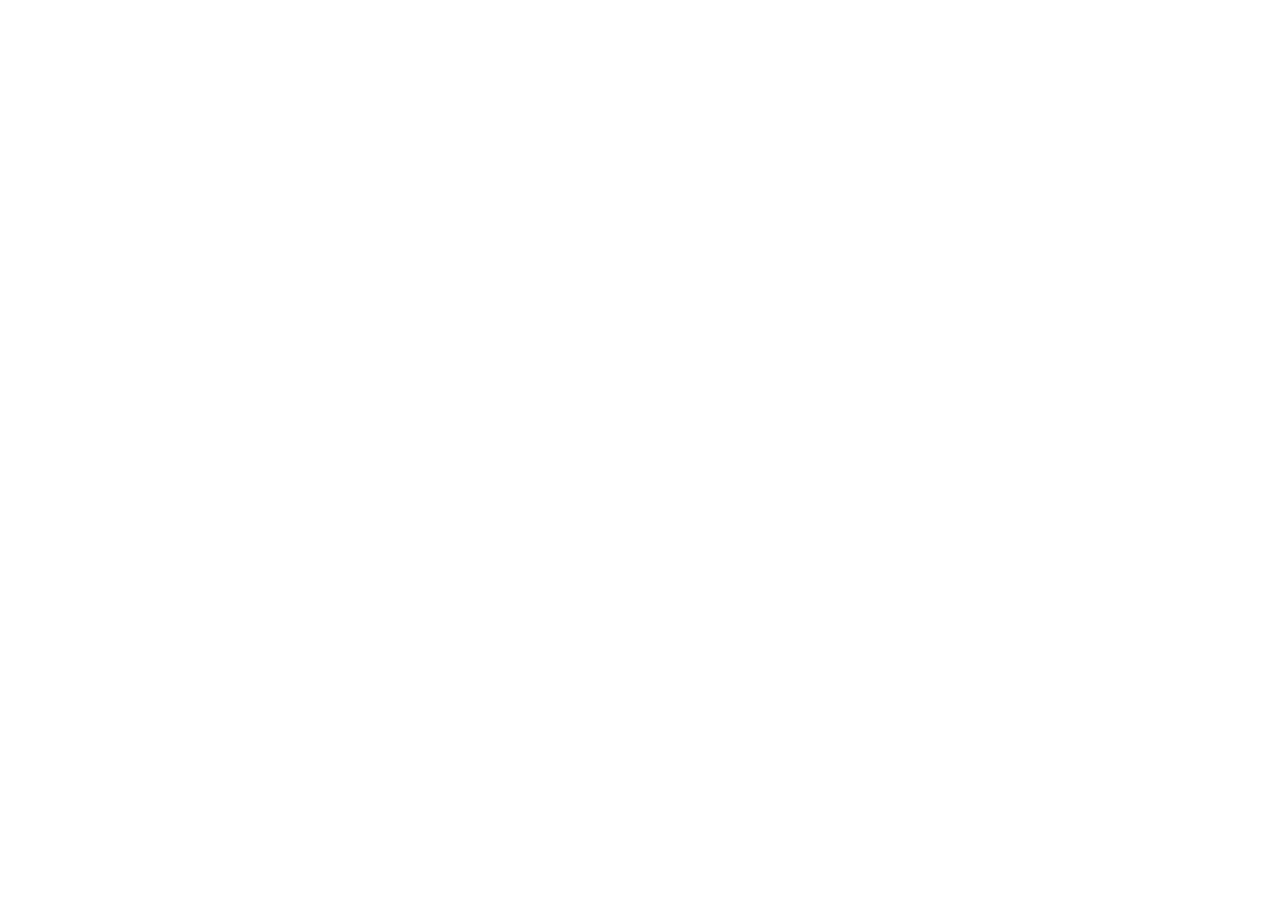
==== index.html @ 83d8c54f "index" ====
<!DOCTYPE html>
<html lang="en">
<head>
    <meta charset="UTF-8">
    <meta name="viewport" content="width=device-width, initial-scale=1.0">
    <title>Portfolio</title>
</head>
<body>
    
</body>
</html>
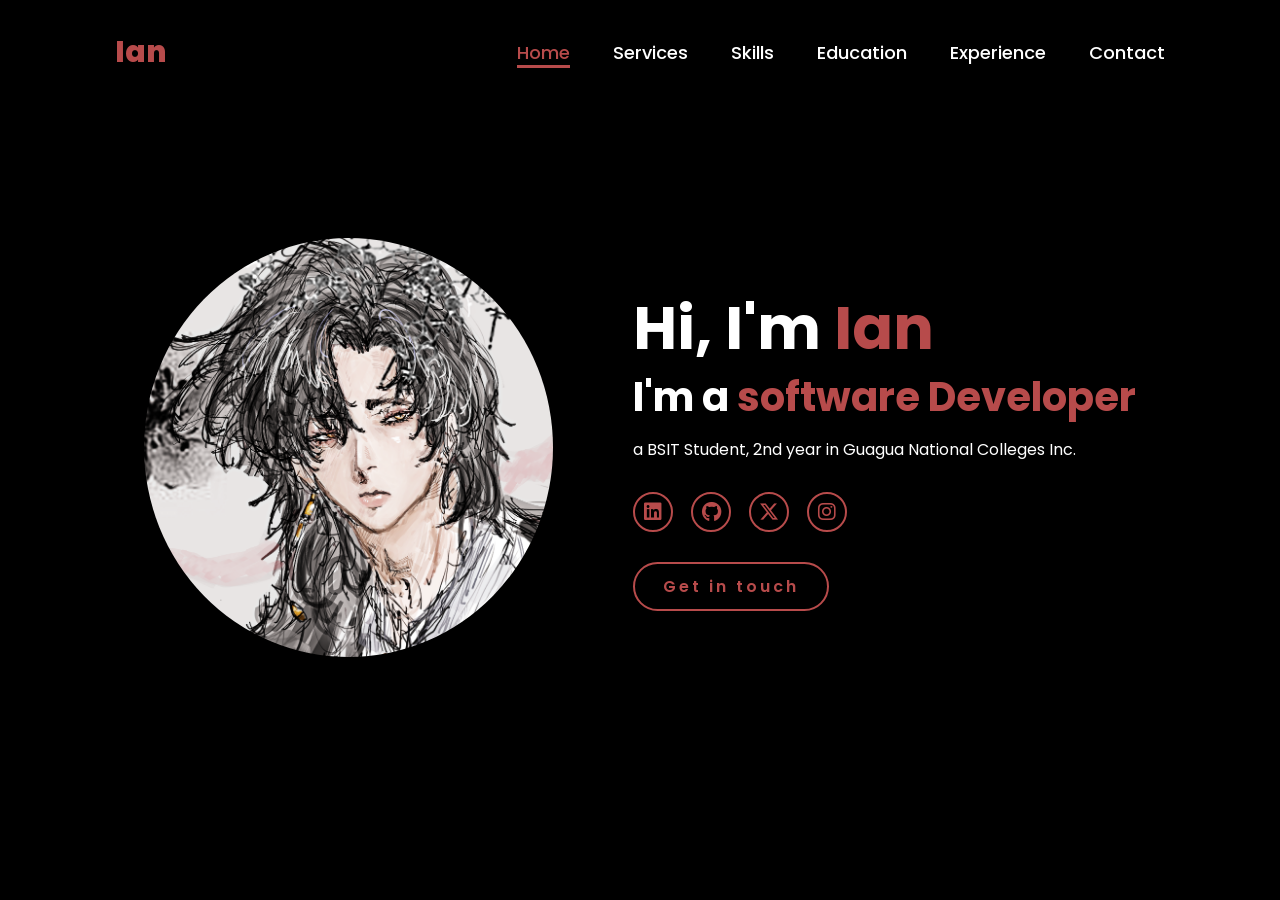
==== commit e9ba5e0a: "deleted home.html" ====
--- a/index.html
+++ b/index.html
@@ -1,11 +1,42 @@
 <!DOCTYPE html>
 <html lang="en">
+    
 <head>
     <meta charset="UTF-8">
     <meta name="viewport" content="width=device-width, initial-scale=1.0">
-    <title>Portfolio</title>
+    <link rel="stylesheet" href="https://cdnjs.cloudflare.com/ajax/libs/font-awesome/6.5.2/css/all.min.css">
+    <link rel="stylesheet" href="style.css">
+    <title>Portfolio Website</title>
 </head>
 <body>
-    
+    <header>
+        <a href="#" class="logo">Ian</a>
+
+        <nav>
+            <a href="#" class="active"> Home</a>
+            <a href="#" >Services</a>
+            <a href="#" >Skills</a>
+            <a href="#" >Education</a>
+            <a href="#" >Experience</a>
+            <a href="#" >Contact</a>
+        </nav>
+    </header>
+    <section class="home">
+        <div class="home-img">
+            <img src="main.jpg" alt="">
+        </div>
+        <div class="home-content">
+            <h1>Hi, I'm <span>Ian</span></h1>
+            <h3 class="typing-text">I'm a <span></span></h3>
+            <p>a BSIT Student, 2nd year in Guagua National Colleges Inc.</p>
+            <div class="social-icons">
+                <a href="#"><i class="fa-brands fa-linkedin"></i></a>
+                <a href="#"><i class="fa-brands fa-github"></i></a>
+                <a href="#"><i class="fa-brands fa-x-twitter"></i></a>
+                <a href="#"><i class="fa-brands fa-instagram"></i></a>
+            </div>
+            <a href="#" class="btn">Get in touch</a>
+        </div>
+    </section>
 </body>
 </html>
--- a/style.css
+++ b/style.css
@@ -0,0 +1,269 @@
+@import url('https://fonts.googleapis.com/css2?family=Poppins:wght@100;200;300;400;500;600&display=swap');
+
+*{
+    margin: 0;
+    padding: 0;
+    box-sizing: border-box;
+    text-decoration: none;
+    border: none;
+    outline: none;
+    font-family: 'Poppins', sans-serif;
+}
+
+html{
+    font-size: 62.5%;
+}
+
+body{
+    width: 100%;
+    height: 100vh;
+    overflow-x: hidden;
+    background-color: black;
+    color: white;
+}
+
+header{
+    margin-top: 20px;
+    position: fixed;
+    top: 0;
+    left: 0;
+    width: 100%;
+    padding: 1rem 9%;
+    background-color: transparent;
+    filter: drop-shadow(10px);
+    display: flex;
+    justify-content: space-between;
+    align-items: center;
+    z-index: 100;
+}
+
+.logo{
+    font-size: 3rem;
+    color: #b74b4b;
+    font-weight: 800;
+    cursor: pointer;
+    transition: 0.5s ease;
+}
+
+.logo:hover{
+    transform: scale(1.1);
+}
+
+nav a{
+    font-size: 1.8rem;
+    color: white;
+    margin-left: 4rem;
+    font-weight: 500;
+    transition: 0.3s ease;
+    border-bottom: 3px solid transparent;
+}
+
+nav a:hover,
+nav a.active{
+    color: #b74b4b;
+    border-bottom: 3px solid #b74b4b;
+}
+
+@media(max-width:995px){
+    nav{
+        position: absolute;
+        display: none;
+        top: 0;
+        right: 0;
+        width: 40%;
+        border-left: 3px solid #b74b4b;
+        border-bottom: 3px solid #b74b4b;
+        border-bottom-left-radius: 2rem;
+        padding: 1rem solid;
+        background-color: #161616;
+        border-top: 0.1rem solid rgba(0,0,0,0.1);
+    }
+
+    nav.active{
+        display: block;
+    }
+
+    nav a{
+        display: block;
+        font-size: 2rem;
+        margin: 3rem 0;
+    }
+
+    nav a:hover,
+    nav a.active{
+        padding: 1rem;
+        border-radius: 0.5rem;
+        border-bottom: 0.5rem solid #b74b4b;
+    }
+}
+
+section{
+    min-height: 100vh;
+    padding: 5rem 9% 5rem;
+}
+
+.home{
+    display: flex;
+    justify-content: center;
+    align-items: center;
+    gap: 8rem;
+    background-color: black;
+}
+
+.home .home-content h1{
+    font-size: 6rem;
+    font-weight: 700;
+    line-height: 1.3;
+}
+
+span{
+    color: #b74b4b;
+}
+
+.home-content h3{
+    font-size: 4rem;
+    margin-bottom: 1rem;
+    font-weight: 700;
+}
+
+.home-content p{
+    font-size: 1.6rem;
+}
+
+.home-img{
+    border-radius: 50%;
+}
+
+.home-img img{
+    position: relative;
+    width: 32vw;
+    border-radius: 50%;
+    box-shadow: 0 0 25px solid #b74b4b;
+    cursor: pointer;
+    transition: 0.2s linear;
+}
+
+.home-img img:hover{
+    font-size: 1.8rem;
+    font-weight: 500;
+}
+
+.social-icons a{
+    display: inline-flex;
+    justify-content: center;
+    align-items: center;
+    width: 4rem;
+    height: 4rem;
+    background-color: transparent;
+    border: 0.2rem solid #b74b4b;
+    font-size: 2rem;
+    border-radius: 50%;
+    margin: 3rem 1.5rem 3rem 0;
+    transition: 0.3s ease;
+    color: #b74b4b;
+}
+
+.social-icons a:hover{
+    color: black;
+    transform: scale(1.3) translateY(-5px);
+    background-color: #b74b4b;
+    box-shadow: 0  0 25px #b74b4b;
+}
+
+.btn{
+    display: inline-block;
+    padding: 1rem 2.8rem;
+    background-color: black;
+    border-radius: 4rem;
+    font-size: 1.6rem;
+    color: #b74b4b;
+    letter-spacing: 0.3rem;
+    font-weight: 600;
+    border: 2px solid #b74b4b;
+    transition: 0.3s ease;
+    cursor: pointer;
+}
+
+.btn:hover{
+    transform: scale3d(1.03);
+    background-color: #b74b4b;
+    color: black;
+    box-shadow: 0 0 25px #b74b4b;
+}
+
+.typing-text{
+    font-size: 34px;
+    font-weight: 600;
+    min-width: 280px;
+}
+
+.typing-text span{
+    position: relative;
+}
+
+.typing-text span::before{
+    content: "software Developer";
+    color: #b74b4b;
+    animation: words 20s infinite;
+}
+
+.typing-text span::after{
+    content: "";
+    background-color: black;
+    position: absolute;
+    width: calc(100% + 8px);
+    height: 100%;
+    border-left: 3px solid black;
+    right: -8;
+    animation: cursor 0.6s infinite;
+}
+
+@keyframes cursor{
+    to{
+        border-left: 3px solid #b74b4b;
+    }
+}
+
+@keyframes words{
+    0%, 20%{
+        content: "Web Developer";
+    }
+    21%, 40%{
+        content: "Developer";
+    }
+    41%, 60%{
+        content: "Web Designer";
+    }
+    61%, 80%{
+        content: "Youtuber";
+    }
+    81%, 100%{
+        content: "Script Writer";
+    }
+}
+
+@media (max-width: 1000px){
+    .home{
+        gap: 4rem;
+    }
+}
+
+@media(max-width:995px){
+    .home{
+        flex-direction: column;
+        margin: 5rem 4rem;
+    }
+
+    .home .home-content h3{
+        font-size: 2.5rem;
+    }
+
+    .home-content h1{
+        font-size: 5rem;
+    }
+
+    .home-img img{
+        width: 70vw;
+        margin-top: 4rem;
+    }
+}
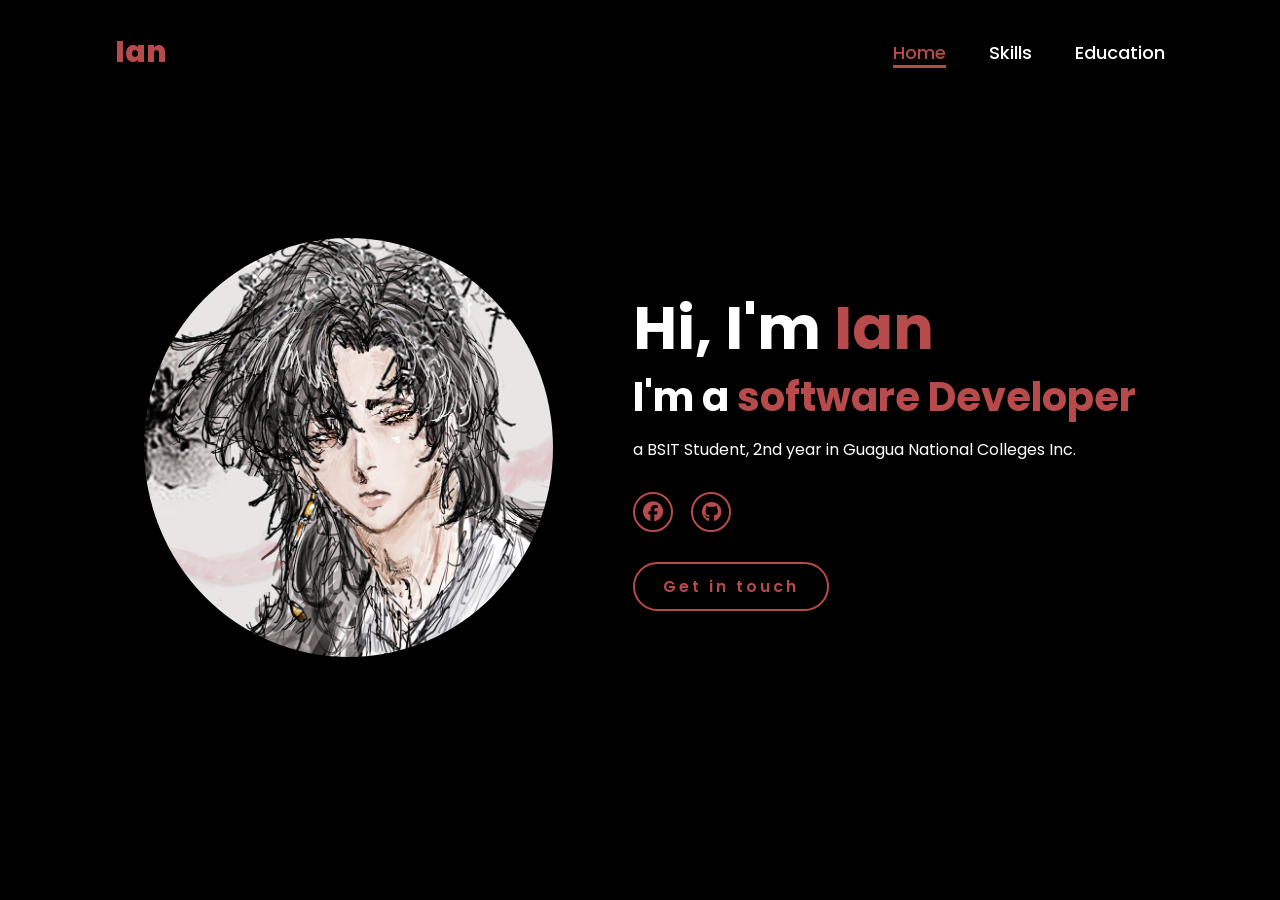
==== commit 1ef749e6: "index changes" ====
--- a/index.html
+++ b/index.html
@@ -14,11 +14,8 @@
 
         <nav>
             <a href="#" class="active"> Home</a>
-            <a href="#" >Services</a>
             <a href="#" >Skills</a>
             <a href="#" >Education</a>
-            <a href="#" >Experience</a>
-            <a href="#" >Contact</a>
         </nav>
     </header>
     <section class="home">
@@ -30,10 +27,8 @@
             <h3 class="typing-text">I'm a <span></span></h3>
             <p>a BSIT Student, 2nd year in Guagua National Colleges Inc.</p>
             <div class="social-icons">
-                <a href="#"><i class="fa-brands fa-linkedin"></i></a>
+                <a href="#"><i class="fa-brands fa-facebook"></i></a>
                 <a href="#"><i class="fa-brands fa-github"></i></a>
-                <a href="#"><i class="fa-brands fa-x-twitter"></i></a>
-                <a href="#"><i class="fa-brands fa-instagram"></i></a>
             </div>
             <a href="#" class="btn">Get in touch</a>
         </div>
--- a/style.css
+++ b/style.css
@@ -226,10 +226,10 @@
 
 @keyframes words{
     0%, 20%{
-        content: "Web Developer";
+        content: "Student";
     }
     21%, 40%{
-        content: "Developer";
+        content: "Monkey";
     }
     41%, 60%{
         content: "Web Designer";
@@ -238,7 +238,7 @@
         content: "Youtuber";
     }
     81%, 100%{
-        content: "Script Writer";
+        content: "Sasuke";
     }
 }
 
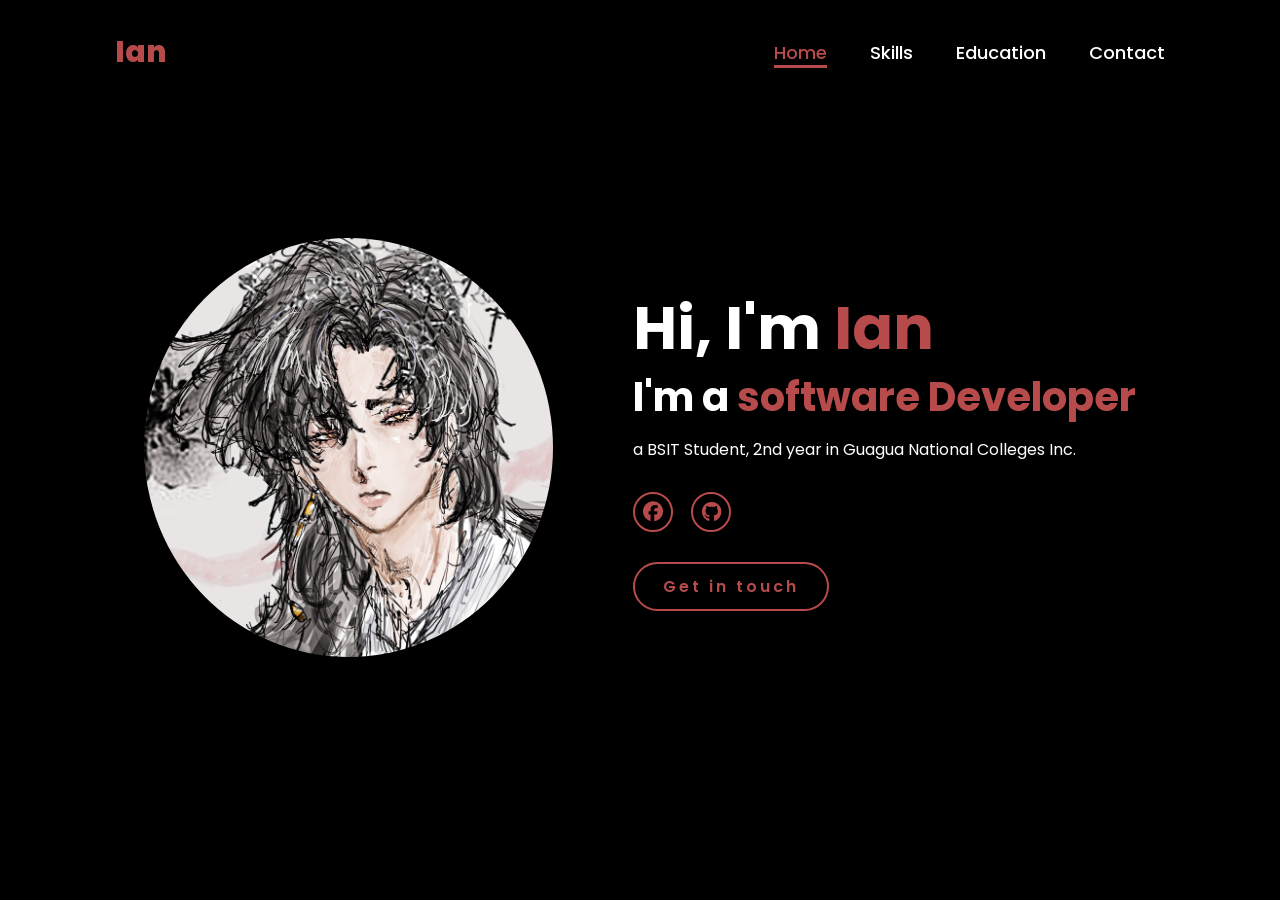
==== commit 58b4c827: "contact.html added" ====
--- a/index.html
+++ b/index.html
@@ -10,12 +10,13 @@
 </head>
 <body>
     <header>
-        <a href="#" class="logo">Ian</a>
+        <a href="index.html" class="logo">Ian</a>
 
         <nav>
-            <a href="#" class="active"> Home</a>
-            <a href="#" >Skills</a>
-            <a href="#" >Education</a>
+            <a href="index.html" class="active">Home</a>
+            <a href="skills.html">Skills</a>
+            <a href="education.html">Education</a>
+            <a href="contact.html">Contact</a>
         </nav>
     </header>
     <section class="home">
@@ -26,12 +27,18 @@
             <h1>Hi, I'm <span>Ian</span></h1>
             <h3 class="typing-text">I'm a <span></span></h3>
             <p>a BSIT Student, 2nd year in Guagua National Colleges Inc.</p>
+            
             <div class="social-icons">
-                <a href="#"><i class="fa-brands fa-facebook"></i></a>
-                <a href="#"><i class="fa-brands fa-github"></i></a>
+                <!-- Change the links below to match your real web profile addresses -->
+                <a href="https://www.facebook.com/ianbrylle.relucio/" target="_blank" rel="noopener noreferrer">
+                    <i class="fa-brands fa-facebook"></i>
+                </a>
+                <a href="https://github.com/Truenowrl" target="_blank" rel="noopener noreferrer">
+                    <i class="fa-brands fa-github"></i>
+                </a>
             </div>
-            <a href="#" class="btn">Get in touch</a>
+            <a href="contact.html" class="btn">Get in touch</a>
         </div>
     </section>
 </body>
-</html>+</html>
--- a/style.css
+++ b/style.css
@@ -225,21 +225,10 @@
 }
 
 @keyframes words{
-    0%, 20%{
+    0%, 100%{
         content: "Student";
     }
-    21%, 40%{
-        content: "Monkey";
-    }
-    41%, 60%{
-        content: "Web Designer";
-    }
-    61%, 80%{
-        content: "Youtuber";
-    }
-    81%, 100%{
-        content: "Sasuke";
-    }
+
 }
 
 @media (max-width: 1000px){
@@ -267,3 +256,234 @@
         margin-top: 4rem;
     }
 }
+
+/* --- Skills Section Styling --- */
+
+/* Base container adjustment to prevent overlapping with the fixed header */
+.skills {
+    padding-top: 14rem; 
+    background-color: black;
+    display: flex;
+    flex-direction: column;
+    align-items: center;
+    justify-content: flex-start;
+}
+
+/* Section Title */
+.heading {
+    font-size: 5rem;
+    font-weight: 700;
+    margin-bottom: 5rem;
+    text-align: center;
+}
+
+/* Grid layout for your items */
+.skills-container {
+    display: grid;
+    grid-template-columns: repeat(auto-fit, minmax(250px, 1fr));
+    gap: 3rem;
+    width: 100%;
+    max-width: 1200px;
+    padding: 0 2rem;
+}
+
+/* Individual Card Design */
+.skills-box {
+    background-color: #111111;
+    border: 2px solid #b74b4b;
+    border-radius: 2rem;
+    padding: 3rem 2rem;
+    text-align: center;
+    transition: 0.4s ease;
+}
+
+/* Icon style */
+.skills-box i {
+    font-size: 5rem;
+    color: #b74b4b;
+    margin-bottom: 1.5rem;
+}
+
+/* Skill Name */
+.skills-box h3 {
+    font-size: 2.2rem;
+    color: white;
+    margin-bottom: 1rem;
+}
+
+/* Skill Description Text */
+.skills-box p {
+    font-size: 1.4rem;
+    color: #cccccc;
+    line-height: 1.6;
+}
+
+.skills-box:hover {
+    transform: translateY(-10px);
+    box-shadow: 0 0 25px #b74b4b;
+    background-color: #161616;
+}
+
+/* Mobile Responsiveness for Skills Page */
+@media (max-width: 768px) {
+    .skills {
+        padding-top: 12rem;
+    }
+    .heading {
+        font-size: 4rem;
+    }
+}
+/* --- Education Section Styling --- */
+
+.education {
+    padding-top: 14rem; 
+    background-color: black;
+    display: flex;
+    flex-direction: column;
+    align-items: center;
+    justify-content: flex-start;
+}
+
+.education-container {
+    display: flex;
+    flex-direction: column;
+    gap: 3.5rem;
+    width: 100%;
+    max-width: 900px;
+    padding: 0 2rem;
+}
+
+.education-box {
+    background-color: #111111;
+    border-left: 4px solid #b74b4b; /* Distinct timeline bar look on the left side */
+    border-top: 1px solid #1c1c1c;
+    border-right: 1px solid #1c1c1c;
+    border-bottom: 1px solid #1c1c1c;
+    border-radius: 1rem;
+    padding: 3rem;
+    transition: 0.4s ease;
+}
+
+.edu-year {
+    font-size: 1.4rem;
+    color: #b74b4b;
+    font-weight: 600;
+    margin-bottom: 1rem;
+}
+
+.edu-year i {
+    margin-right: 0.8rem;
+}
+
+.education-box h3 {
+    font-size: 2.4rem;
+    color: white;
+    margin-bottom: 0.5rem;
+}
+
+.education-box h4 {
+    font-size: 1.6rem;
+    color: #cccccc;
+    font-weight: 400;
+    margin-bottom: 1.5rem;
+    font-style: italic;
+}
+
+.education-box p {
+    font-size: 1.4rem;
+    color: #aaaaaa;
+    line-height: 1.6;
+}
+
+/* Timeline box interactive scale */
+.education-box:hover {
+    transform: translateX(10px); /* Slides slightly forward dynamically on hover */
+    background-color: #161616;
+    box-shadow: 0 0 20px rgba(183, 75, 75, 0.2);
+}
+
+@media (max-width: 768px) {
+    .education {
+        padding-top: 12rem;
+    }
+}
+/* --- Contact Section Styling --- */
+
+.contact {
+    padding-top: 14rem; 
+    background-color: black;
+    display: flex;
+    flex-direction: column;
+    align-items: center;
+    justify-content: flex-start;
+}
+
+.contact-container {
+    display: grid;
+    grid-template-columns: repeat(auto-fit, minmax(300px, 1fr));
+    gap: 4rem;
+    width: 100%;
+    max-width: 1000px;
+    padding: 0 2rem;
+    margin-top: 2rem;
+}
+
+.contact-info, .contact-action {
+    background-color: #111111;
+    border: 1px solid #1c1c1c;
+    border-radius: 1.5rem;
+    padding: 4rem 3rem;
+    transition: 0.4s ease;
+}
+
+.contact-info h3, .contact-action h3 {
+    font-size: 2.6rem;
+    color: white;
+    margin-bottom: 1.5rem;
+}
+
+.contact-info p, .contact-action p {
+    font-size: 1.5rem;
+    color: #aaaaaa;
+    line-height: 1.6;
+    margin-bottom: 3rem;
+}
+
+.info-item {
+    display: flex;
+    align-items: center;
+    gap: 1.5rem;
+    margin-bottom: 2rem;
+}
+
+.info-item i {
+    font-size: 2.2rem;
+    color: #b74b4b;
+    width: 3rem;
+    text-align: center;
+}
+
+.info-item span {
+    font-size: 1.6rem;
+    color: white;
+}
+
+.contact-action {
+    display: flex;
+    flex-direction: column;
+    align-items: center;
+    text-align: center;
+    border: 2px solid #b74b4b; /* Highlights the action box */
+}
+
+/* Interactive effects */
+.contact-info:hover, .contact-action:hover {
+    transform: translateY(-5px);
+    box-shadow: 0 0 20px rgba(183, 75, 75, 0.15);
+}
+
+@media (max-width: 768px) {
+    .contact {
+        padding-top: 12rem;
+    }
+}
